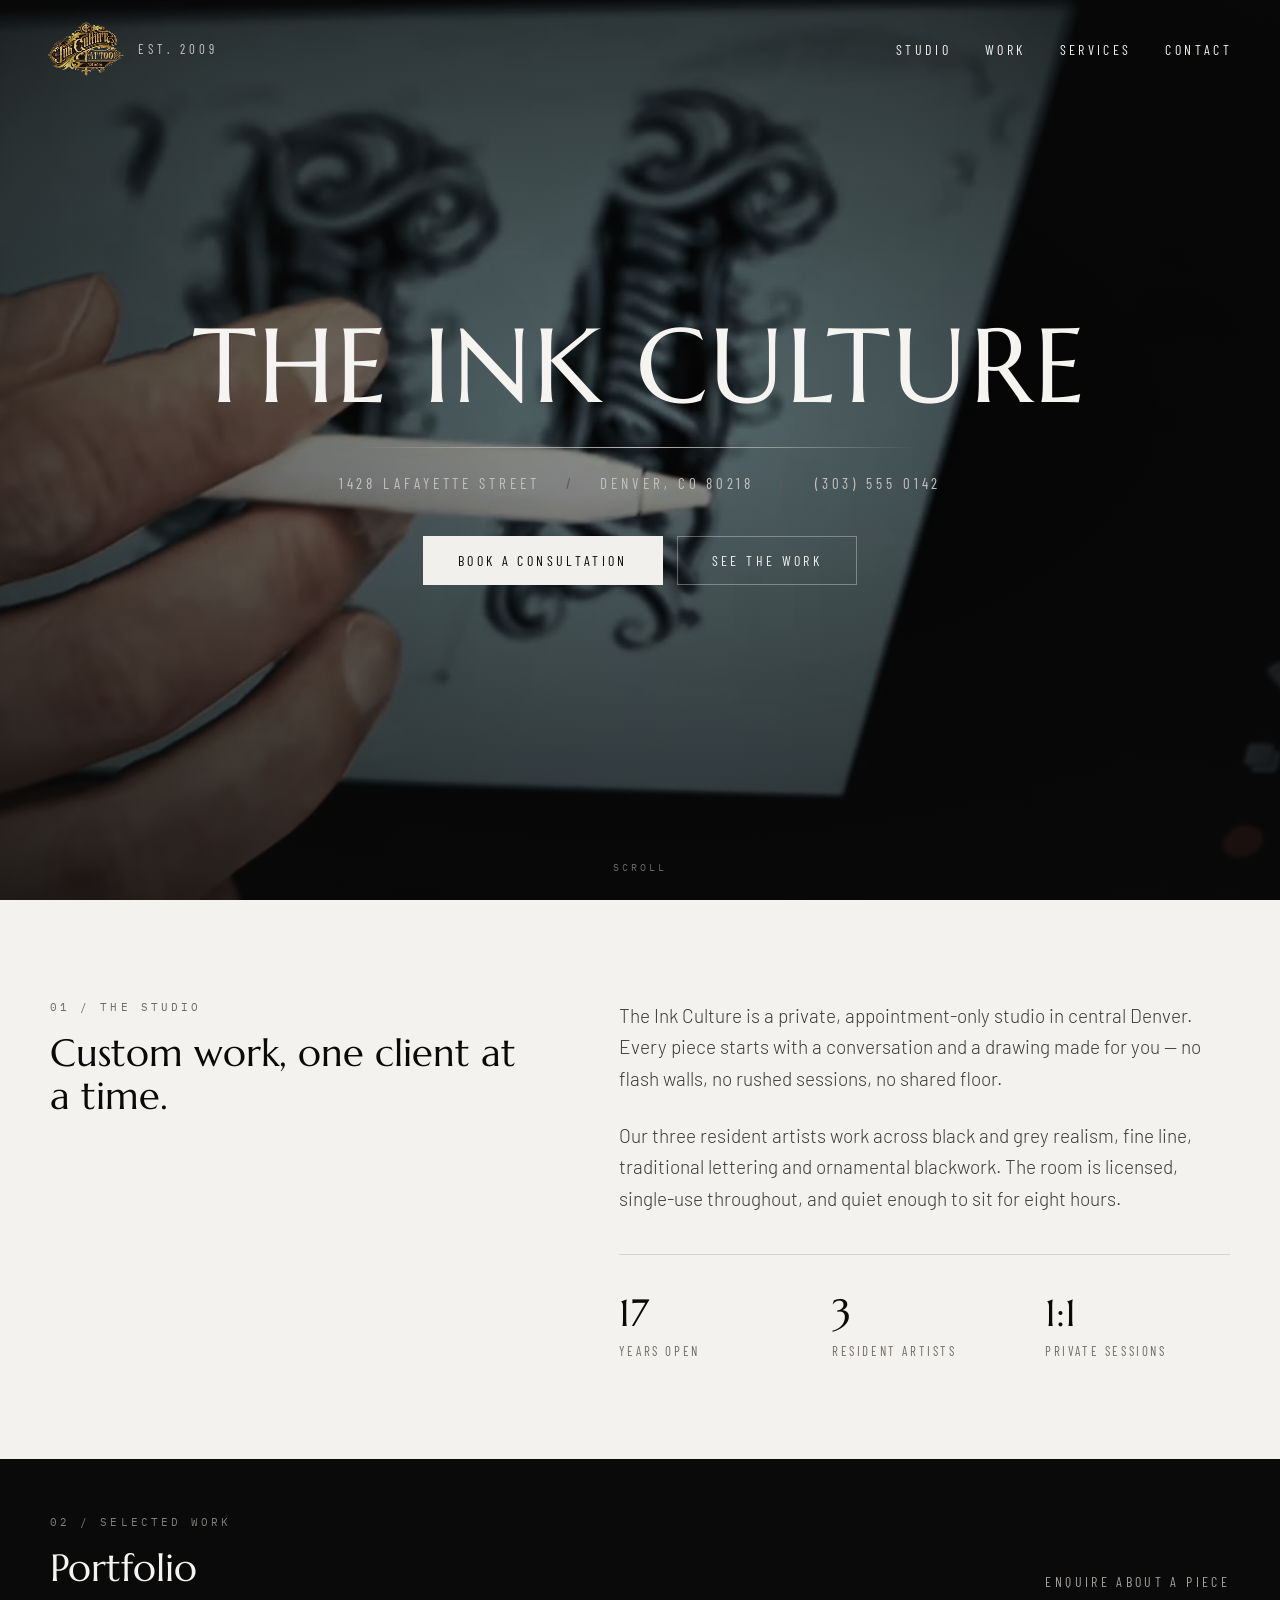
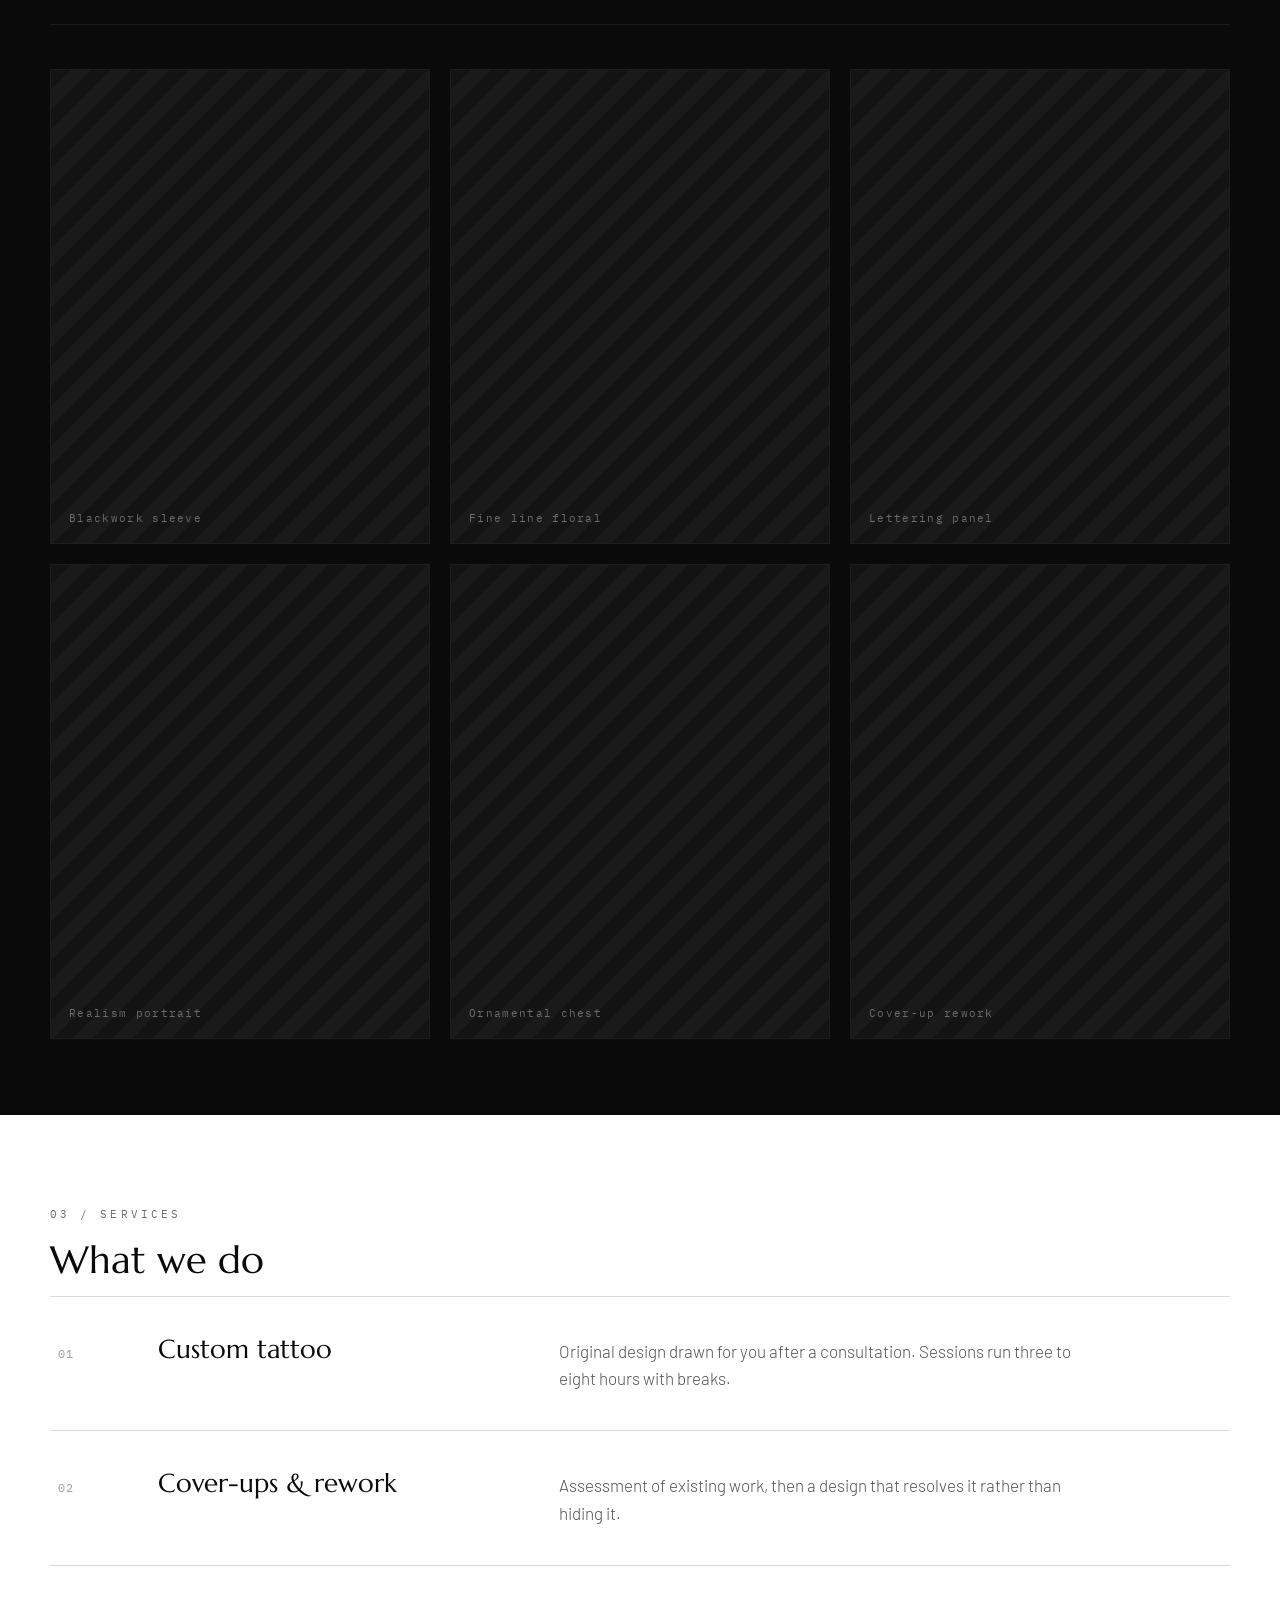
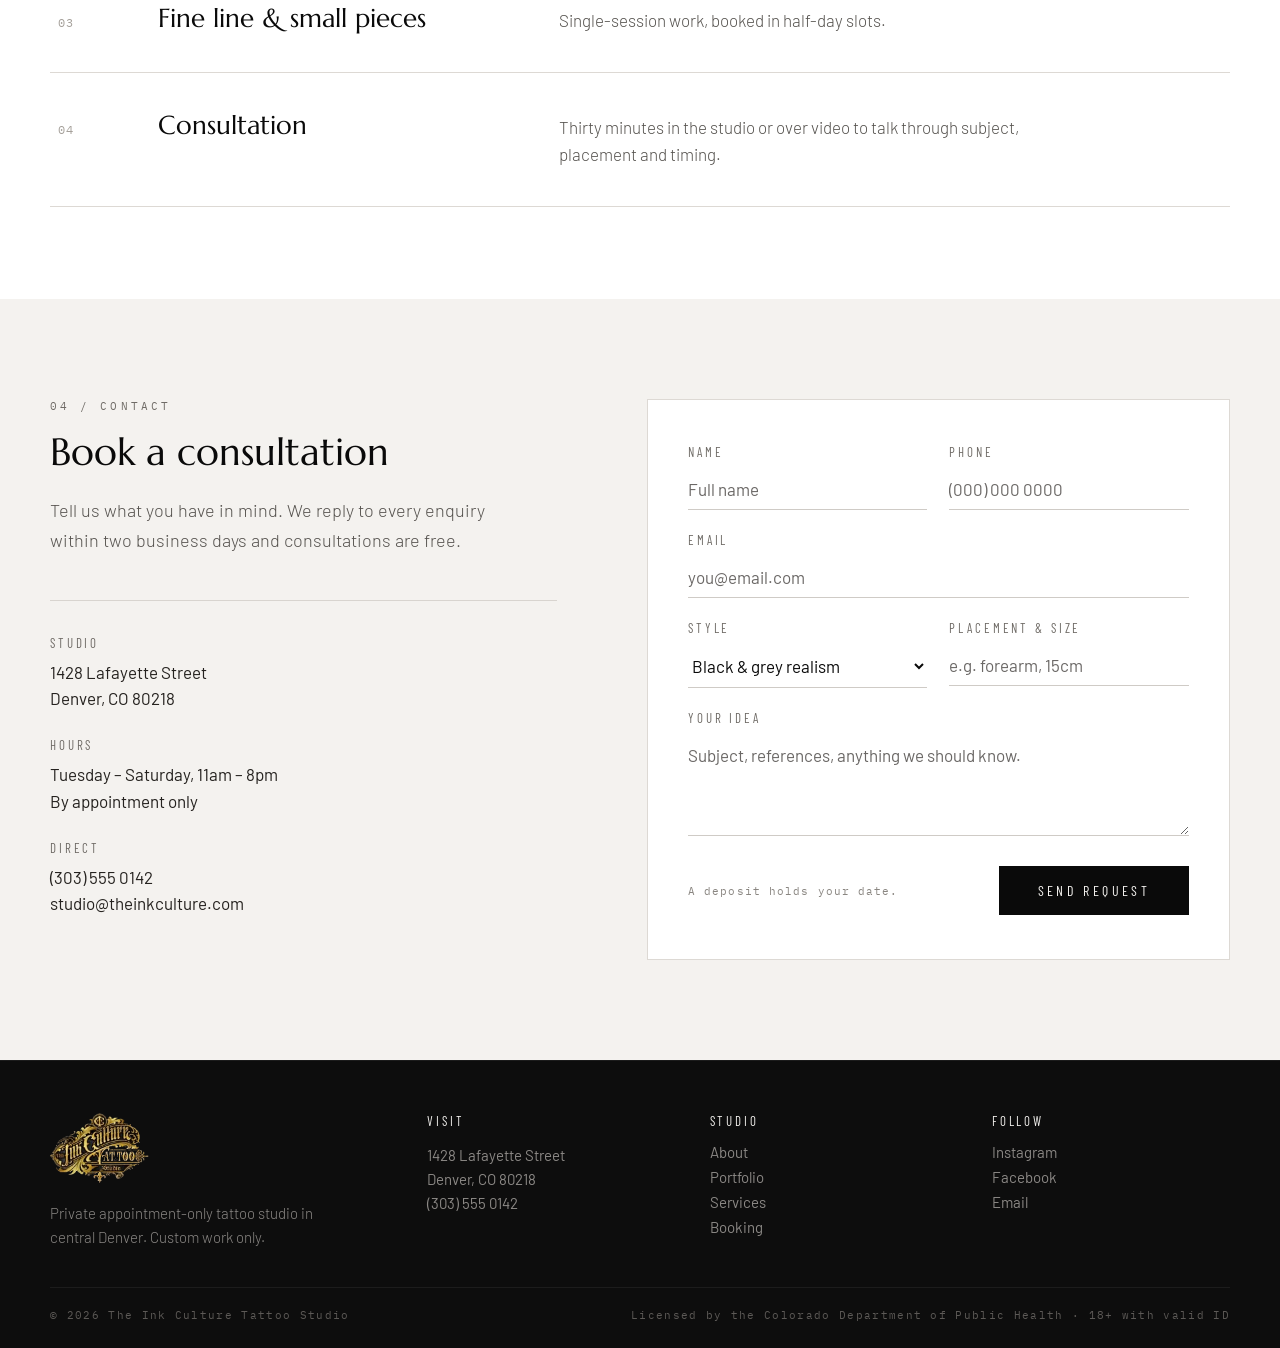
==== index.html @ 874ef87a "first commit" ====
<!DOCTYPE html>
<html lang="en">
<head>
<meta charset="utf-8" />
<meta name="viewport" content="width=device-width, initial-scale=1" />
<title>The Ink Culture — Private Tattoo Studio, Denver</title>
<meta name="description" content="The Ink Culture is a private, appointment-only tattoo studio in central Denver. Custom black and grey realism, fine line, lettering and ornamental blackwork." />
<meta name="theme-color" content="#0a0a0a" />
<link rel="icon" href="assets/ink-culture-mark.jpg" />
<link rel="apple-touch-icon" href="assets/ink-culture-mark.jpg" />
<link rel="preconnect" href="https://fonts.googleapis.com" />
<link rel="preconnect" href="https://fonts.gstatic.com" crossorigin />
<link href="https://fonts.googleapis.com/css2?family=Marcellus&family=Barlow:wght@300;400;500&family=Barlow+Condensed:wght@400;500&family=IBM+Plex+Mono:wght@400&display=swap" rel="stylesheet" />
<link rel="stylesheet" href="styles.css" />
</head>
<body>

<a class="skip-link" href="#studio">Skip to content</a>

<header class="site-header">
  <a class="brand" href="#top">
    <img src="assets/ink-culture-logo.png" alt="The Ink Culture Tattoo Studio" width="148" height="105" />
    <span class="brand__est">Est. 2009</span>
  </a>

  <button class="nav-toggle" type="button" aria-expanded="false" aria-controls="site-nav" aria-label="Menu">
    <span class="nav-toggle__bar"></span>
    <span class="nav-toggle__bar"></span>
  </button>

  <nav class="site-nav" id="site-nav">
    <a href="#studio">Studio</a>
    <a href="#work">Work</a>
    <a href="#services">Services</a>
    <a href="#contact">Contact</a>
  </nav>
</header>

<main>

  <section class="hero" id="top">
    <div class="hero__texture" aria-hidden="true"></div>

    <!-- Studio loop, encoded from inkstudio_vid.mov. The stripe texture above sits
         behind it and shows while the video buffers or if playback is refused. -->
    <video class="hero__video" autoplay muted loop playsinline preload="metadata"
           poster="assets/studio-poster.jpg" aria-hidden="true" tabindex="-1">
      <source src="assets/studio-loop.mp4" type="video/mp4" />
    </video>

    <div class="hero__scrim" aria-hidden="true"></div>

    <div class="hero__inner">
      <h1 class="hero__title">The Ink Culture</h1>
      <div class="hero__rule" aria-hidden="true"></div>
      <div class="hero__meta">
        <span>1428 Lafayette Street</span>
        <span class="sep" aria-hidden="true">/</span>
        <span>Denver, CO 80218</span>
        <span class="sep" aria-hidden="true">/</span>
        <a href="tel:+13035550142">(303) 555 0142</a>
      </div>
      <div class="hero__actions">
        <a class="btn btn--solid" href="#contact">Book a consultation</a>
        <a class="btn btn--ghost" href="#work">See the work</a>
      </div>
    </div>

    <div class="hero__scroll" aria-hidden="true">Scroll</div>
  </section>

  <section class="studio" id="studio">
    <div class="wrap studio__grid">
      <div>
        <p class="eyebrow eyebrow--light">01 / The studio</p>
        <h2 class="h2 h2--dark">Custom work, one client at a time.</h2>
      </div>
      <div class="studio__body">
        <p class="lede">The Ink Culture is a private, appointment-only studio in central Denver. Every piece starts with a conversation and a drawing made for you — no flash walls, no rushed sessions, no shared floor.</p>
        <p class="lede">Our three resident artists work across black and grey realism, fine line, traditional lettering and ornamental blackwork. The room is licensed, single-use throughout, and quiet enough to sit for eight hours.</p>
        <dl class="stats">
          <div class="stat">
            <dt class="stat__num">17</dt>
            <dd class="stat__label">Years open</dd>
          </div>
          <div class="stat">
            <dt class="stat__num">3</dt>
            <dd class="stat__label">Resident artists</dd>
          </div>
          <div class="stat">
            <dt class="stat__num">1:1</dt>
            <dd class="stat__label">Private sessions</dd>
          </div>
        </dl>
      </div>
    </div>
  </section>

  <section class="work" id="work">
    <div class="wrap">
      <div class="section-head">
        <div>
          <p class="eyebrow eyebrow--dark">02 / Selected work</p>
          <h2 class="h2">Portfolio</h2>
        </div>
        <a class="section-head__link" href="#contact">Enquire about a piece</a>
      </div>

      <!-- To publish photography, add an <img class="shot__img" src="…" alt="…" />
           as the first child of a .shot figure. The caption scrim is already styled for it. -->
      <div class="shots">
        <figure class="shot">
          <figcaption class="shot__caption">Blackwork sleeve</figcaption>
        </figure>
        <figure class="shot">
          <figcaption class="shot__caption">Fine line floral</figcaption>
        </figure>
        <figure class="shot">
          <figcaption class="shot__caption">Lettering panel</figcaption>
        </figure>
        <figure class="shot">
          <figcaption class="shot__caption">Realism portrait</figcaption>
        </figure>
        <figure class="shot">
          <figcaption class="shot__caption">Ornamental chest</figcaption>
        </figure>
        <figure class="shot">
          <figcaption class="shot__caption">Cover-up rework</figcaption>
        </figure>
      </div>
    </div>
  </section>

  <section class="services" id="services">
    <div class="wrap">
      <div class="section-head section-head--light">
        <div>
          <p class="eyebrow eyebrow--light">03 / Services</p>
          <h2 class="h2 h2--dark">What we do</h2>
        </div>
      </div>

      <div class="service-list">
        <article class="service">
          <span class="service__num">01</span>
          <h3 class="service__name">Custom tattoo</h3>
          <p class="service__copy">Original design drawn for you after a consultation. Sessions run three to eight hours with breaks.</p>
        </article>
        <article class="service">
          <span class="service__num">02</span>
          <h3 class="service__name">Cover-ups &amp; rework</h3>
          <p class="service__copy">Assessment of existing work, then a design that resolves it rather than hiding it.</p>
        </article>
        <article class="service">
          <span class="service__num">03</span>
          <h3 class="service__name">Fine line &amp; small pieces</h3>
          <p class="service__copy">Single-session work, booked in half-day slots.</p>
        </article>
        <article class="service">
          <span class="service__num">04</span>
          <h3 class="service__name">Consultation</h3>
          <p class="service__copy">Thirty minutes in the studio or over video to talk through subject, placement and timing.</p>
        </article>
        <div class="service-list__end" aria-hidden="true"></div>
      </div>
    </div>
  </section>

  <section class="contact" id="contact">
    <div class="wrap contact__grid">
      <div>
        <p class="eyebrow eyebrow--light">04 / Contact</p>
        <h2 class="h2 h2--dark contact__title">Book a consultation</h2>
        <p class="contact__intro">Tell us what you have in mind. We reply to every enquiry within two business days and consultations are free.</p>

        <div class="details">
          <div class="detail">
            <div class="detail__label">Studio</div>
            <div class="detail__value">1428 Lafayette Street<br />Denver, CO 80218</div>
          </div>
          <div class="detail">
            <div class="detail__label">Hours</div>
            <div class="detail__value">Tuesday – Saturday, 11am – 8pm<br />By appointment only</div>
          </div>
          <div class="detail">
            <div class="detail__label">Direct</div>
            <div class="detail__value">
              <a href="tel:+13035550142">(303) 555 0142</a><br />
              <a href="mailto:studio@theinkculture.com">studio@theinkculture.com</a>
            </div>
          </div>
        </div>
      </div>

      <!-- Wire `action` to your form endpoint (Formspree, Netlify Forms, your own handler).
           script.js posts it with fetch when an action is present, and falls back to a
           normal submit if JavaScript is unavailable. -->
      <form class="booking" novalidate>
        <div class="booking__card">
          <label class="field">
            <span class="field__label">Name</span>
            <input class="field__input" name="name" type="text" placeholder="Full name" required autocomplete="name" />
          </label>

          <label class="field">
            <span class="field__label">Phone</span>
            <input class="field__input" name="phone" type="tel" placeholder="(000) 000 0000" autocomplete="tel" />
          </label>

          <label class="field field--full">
            <span class="field__label">Email</span>
            <input class="field__input" name="email" type="email" placeholder="you@email.com" required autocomplete="email" />
          </label>

          <label class="field">
            <span class="field__label">Style</span>
            <select class="field__input field__select" name="style">
              <option>Black &amp; grey realism</option>
              <option>Fine line</option>
              <option>Lettering</option>
              <option>Ornamental blackwork</option>
              <option>Cover-up / rework</option>
              <option>Not sure yet</option>
            </select>
          </label>

          <label class="field">
            <span class="field__label">Placement &amp; size</span>
            <input class="field__input" name="placement" type="text" placeholder="e.g. forearm, 15cm" />
          </label>

          <label class="field field--full">
            <span class="field__label">Your idea</span>
            <textarea class="field__input field__textarea" name="idea" rows="4" placeholder="Subject, references, anything we should know."></textarea>
          </label>

          <div class="booking__foot">
            <span class="booking__note" data-form-note aria-live="polite">A deposit holds your date.</span>
            <button class="btn btn--dark" type="submit" data-submit>Send request</button>
          </div>
        </div>
      </form>
    </div>
  </section>

</main>

<footer class="site-footer">
  <div class="wrap">
    <div class="footer__grid">
      <div>
        <img class="footer__logo" src="assets/ink-culture-logo.png" alt="The Ink Culture Tattoo Studio" width="148" height="105" />
        <p class="footer__blurb">Private appointment-only tattoo studio in central Denver. Custom work only.</p>
      </div>
      <div>
        <div class="footer__heading">Visit</div>
        <div class="footer__text">1428 Lafayette Street<br />Denver, CO 80218<br /><a href="tel:+13035550142">(303) 555 0142</a></div>
      </div>
      <div>
        <div class="footer__heading">Studio</div>
        <div class="footer__links">
          <a href="#studio">About</a>
          <a href="#work">Portfolio</a>
          <a href="#services">Services</a>
          <a href="#contact">Booking</a>
        </div>
      </div>
      <div>
        <div class="footer__heading">Follow</div>
        <div class="footer__links">
          <a href="https://instagram.com/" rel="me noopener" target="_blank">Instagram</a>
          <a href="https://facebook.com/" rel="me noopener" target="_blank">Facebook</a>
          <a href="mailto:studio@theinkculture.com">Email</a>
        </div>
      </div>
    </div>
    <div class="footer__legal">
      <span>© 2026 The Ink Culture Tattoo Studio</span>
      <span>Licensed by the Colorado Department of Public Health · 18+ with valid ID</span>
    </div>
  </div>
</footer>

<script src="script.js"></script>
</body>
</html>
---- styles.css ----
/* The Ink Culture — tattoo studio site
   Palette, type and spacing carried over from the design canvas. */

:root {
  /* surfaces */
  --ink:            #0a0a0a;
  --ink-footer:     #0d0d0d;
  --bone:           #f4f2ef;
  --paper:          #ffffff;
  --row-hover:      #f7f5f2;

  /* rules */
  --rule-dark:      #1c1c1c;
  --rule-bone:      #d8d4cf;
  --rule-paper:     #ddd9d4;
  --rule-field:     #cfcbc6;
  --tile-edge:      #1e1e1e;
  --tile-edge-hov:  #3a3a3a;

  /* type on dark */
  --fg:             #f2f0ed;
  --fg-hi:          #f6f4f1;
  --fg-dim:         #c4c1bd;
  --fg-est:         #c9c6c2;
  --fg-mute:        #a3a09c;
  --fg-quiet:       #8b8885;
  --fg-faint:       #6b6866;
  --mono-faint:     #5c5956;
  --eyebrow-dark:   #807d7a;
  --caption:        #6f6c69;

  /* type on light */
  --ink-body:       #3d3a37;
  --ink-body-2:     #55524e;
  --ink-strong:     #25221f;
  --eyebrow-light:  #6f6b66;
  --num-quiet:      #a5a09a;
  --note:           #8a8681;

  /* type families */
  --display: Marcellus, Georgia, serif;
  --sans:    Barlow, Helvetica, Arial, sans-serif;
  --cond:    'Barlow Condensed', 'Barlow', Helvetica, Arial, sans-serif;
  --mono:    'IBM Plex Mono', ui-monospace, SFMono-Regular, Menlo, monospace;

  /* layout */
  --wrap: 1180px;
  --gutter: 48px;

  --stripe: repeating-linear-gradient(135deg, #131313 0 14px, #1a1a1a 14px 28px);
}

* { box-sizing: border-box; }

html { scroll-behavior: smooth; }

body {
  margin: 0;
  background: var(--ink);
  color: var(--fg);
  font-family: var(--sans);
  -webkit-font-smoothing: antialiased;
  overflow-x: hidden;
}

a { color: inherit; text-decoration: none; }
a:hover { color: var(--fg-mute); }

img { max-width: 100%; }
input, textarea, button, select { font-family: inherit; }
::placeholder { color: var(--fg-faint); }

:focus-visible {
  outline: 2px solid currentColor;
  outline-offset: 3px;
}

.wrap {
  max-width: var(--wrap);
  margin: 0 auto;
}

.skip-link {
  position: absolute;
  left: -9999px;
  top: 0;
  z-index: 50;
  padding: 12px 20px;
  background: var(--fg);
  color: var(--ink);
  font-family: var(--cond);
  font-size: 14px;
  letter-spacing: 0.24em;
  text-transform: uppercase;
}
.skip-link:focus { left: 12px; top: 12px; color: var(--ink); }

/* ---------------------------------------------------------------- header */

.site-header {
  position: absolute;
  top: 0;
  left: 0;
  right: 0;
  z-index: 20;
  display: flex;
  align-items: center;
  justify-content: space-between;
  padding: 22px var(--gutter);
}

.brand {
  display: flex;
  align-items: center;
  gap: 14px;
}
.brand img {
  height: 54px;
  width: auto;
  object-fit: contain;
}
.brand__est {
  font-family: var(--cond);
  font-size: 13px;
  letter-spacing: 0.32em;
  text-transform: uppercase;
  color: var(--fg-est);
}

.site-nav {
  display: flex;
  gap: 34px;
  font-family: var(--cond);
  font-size: 14px;
  letter-spacing: 0.24em;
  text-transform: uppercase;
}

.nav-toggle {
  display: none;
  width: 42px;
  height: 42px;
  padding: 0;
  border: 1px solid rgba(242, 240, 237, 0.35);
  background: transparent;
  cursor: pointer;
  flex-direction: column;
  align-items: center;
  justify-content: center;
  gap: 6px;
}
.nav-toggle__bar {
  display: block;
  width: 18px;
  height: 1px;
  background: var(--fg);
  transition: transform 0.22s ease, opacity 0.22s ease;
}
.nav-toggle[aria-expanded="true"] .nav-toggle__bar:first-child {
  transform: translateY(3.5px) rotate(45deg);
}
.nav-toggle[aria-expanded="true"] .nav-toggle__bar:last-child {
  transform: translateY(-3.5px) rotate(-45deg);
}

/* ------------------------------------------------------------------ hero */

.hero {
  position: relative;
  height: 100vh;
  min-height: 620px;
  width: 100%;
  display: flex;
  align-items: center;
  justify-content: center;
  overflow: hidden;
}

.hero__video,
.hero__texture,
.hero__scrim {
  position: absolute;
  inset: 0;
}
.hero__video {
  width: 100%;
  height: 100%;
  object-fit: cover;
}
.hero__texture { background: var(--stripe); }
.hero__scrim {
  background: radial-gradient(120% 90% at 50% 45%,
    rgba(10, 10, 10, 0.35) 0%,
    rgba(10, 10, 10, 0.82) 70%,
    var(--ink) 100%);
}

.hero__inner {
  position: relative;
  z-index: 5;
  display: flex;
  flex-direction: column;
  align-items: center;
  text-align: center;
  padding: 0 24px;
}

.hero__title {
  margin: 0;
  font-family: var(--display);
  font-size: clamp(46px, 8.2vw, 116px);
  font-weight: 400;
  line-height: 0.98;
  letter-spacing: 0.02em;
  text-transform: uppercase;
  color: var(--fg-hi);
}

.hero__rule {
  width: min(560px, 72vw);
  height: 1px;
  margin: 30px 0 26px;
  background: linear-gradient(90deg,
    rgba(246, 244, 241, 0) 0%,
    rgba(246, 244, 241, 0.75) 50%,
    rgba(246, 244, 241, 0) 100%);
}

.hero__meta {
  display: flex;
  flex-wrap: wrap;
  justify-content: center;
  gap: 10px 26px;
  font-family: var(--cond);
  font-size: 15px;
  letter-spacing: 0.26em;
  text-transform: uppercase;
  color: var(--fg-dim);
}
.hero__meta .sep { color: var(--mono-faint); }

.hero__actions {
  margin-top: 44px;
  display: flex;
  gap: 14px;
  flex-wrap: wrap;
  justify-content: center;
}

.hero__scroll {
  position: absolute;
  bottom: 26px;
  left: 50%;
  transform: translateX(-50%);
  z-index: 5;
  font-family: var(--mono);
  font-size: 10px;
  letter-spacing: 0.3em;
  text-transform: uppercase;
  color: var(--fg-faint);
}

/* --------------------------------------------------------------- buttons */

.btn {
  display: inline-block;
  padding: 15px 34px;
  border: 1px solid transparent;
  font-family: var(--cond);
  font-size: 14px;
  letter-spacing: 0.24em;
  text-transform: uppercase;
  cursor: pointer;
  transition: background-color 0.2s ease, color 0.2s ease, border-color 0.2s ease;
}

.btn--solid {
  border-color: var(--fg);
  background: var(--fg);
  color: var(--ink);
}
.btn--solid:hover {
  background: var(--ink);
  color: var(--fg);
}

.btn--ghost {
  border-color: rgba(242, 240, 237, 0.35);
  color: var(--fg);
}
.btn--ghost:hover {
  border-color: var(--fg);
  color: var(--fg);
}

.btn--dark {
  padding: 15px 38px;
  border-color: var(--ink);
  background: var(--ink);
  color: var(--bone);
}
.btn--dark:hover {
  background: var(--bone);
  color: var(--ink);
}
.btn--dark[disabled] {
  cursor: default;
  opacity: 0.55;
}
.btn--dark[disabled]:hover {
  background: var(--ink);
  color: var(--bone);
}

/* ------------------------------------------------------- shared sections */

.eyebrow {
  margin: 0 0 18px;
  font-family: var(--mono);
  font-size: 11px;
  letter-spacing: 0.28em;
  text-transform: uppercase;
}
.eyebrow--light { color: var(--eyebrow-light); }
.eyebrow--dark  { color: var(--eyebrow-dark); }

.h2 {
  margin: 0;
  font-family: var(--display);
  font-size: clamp(30px, 3vw, 46px);
  font-weight: 400;
  line-height: 1.12;
  color: var(--fg-hi);
}
.h2--dark { color: var(--ink); }

.section-head {
  display: flex;
  align-items: flex-end;
  justify-content: space-between;
  gap: 30px;
  padding-bottom: 34px;
  border-bottom: 1px solid var(--rule-dark);
  margin-bottom: 44px;
}
.section-head--light {
  border-bottom: 0;
  padding-bottom: 0;
  margin-bottom: 14px;
  gap: 40px;
  flex-wrap: wrap;
}
.section-head__link {
  font-family: var(--cond);
  font-size: 14px;
  letter-spacing: 0.24em;
  text-transform: uppercase;
  color: var(--fg-mute);
  white-space: nowrap;
}
.section-head__link:hover { color: var(--fg); }

/* ---------------------------------------------------------------- studio */

.studio {
  padding: 100px var(--gutter);
  background: var(--bone);
  color: var(--ink);
}
.studio__grid {
  display: grid;
  grid-template-columns: 1fr 1.25fr;
  gap: 80px;
  align-items: start;
}
.studio__body {
  display: flex;
  flex-direction: column;
  gap: 26px;
}

.lede {
  margin: 0;
  font-size: 19px;
  font-weight: 300;
  line-height: 1.65;
  color: var(--ink-body);
  text-wrap: pretty;
}

.stats {
  display: grid;
  grid-template-columns: repeat(3, 1fr);
  gap: 28px;
  margin: 14px 0 0;
  padding-top: 34px;
  border-top: 1px solid var(--rule-bone);
}
.stat__num {
  font-family: var(--display);
  font-size: 38px;
  color: var(--ink);
}
.stat__label {
  margin: 6px 0 0;
  font-family: var(--cond);
  font-size: 13px;
  letter-spacing: 0.2em;
  text-transform: uppercase;
  color: var(--eyebrow-light);
}

/* ------------------------------------------------------------------ work */

.work { padding: 56px var(--gutter) 76px; }

.shots {
  display: grid;
  grid-template-columns: repeat(3, 1fr);
  gap: 20px;
}

.shot {
  position: relative;
  margin: 0;
  aspect-ratio: 4 / 5;
  background: var(--stripe);
  border: 1px solid var(--tile-edge);
  display: flex;
  align-items: flex-end;
  padding: 18px;
  overflow: hidden;
  transition: border-color 0.2s ease;
}
.shot:hover { border-color: var(--tile-edge-hov); }

.shot__img {
  position: absolute;
  inset: 0;
  width: 100%;
  height: 100%;
  object-fit: cover;
  transition: transform 0.5s ease;
}
.shot:hover .shot__img { transform: scale(1.03); }

.shot__caption {
  position: relative;
  z-index: 2;
  font-family: var(--mono);
  font-size: 11px;
  letter-spacing: 0.12em;
  color: var(--caption);
}
.shot:has(.shot__img) .shot__caption { color: var(--fg-dim); }
.shot:has(.shot__img)::after {
  content: "";
  position: absolute;
  inset: auto 0 0 0;
  height: 45%;
  z-index: 1;
  background: linear-gradient(180deg, rgba(10, 10, 10, 0) 0%, rgba(10, 10, 10, 0.75) 100%);
}

/* -------------------------------------------------------------- services */

.services {
  padding: 92px var(--gutter);
  background: var(--paper);
  color: var(--ink);
}
.service-list { display: flex; flex-direction: column; }

.service {
  display: grid;
  grid-template-columns: 64px minmax(200px, 1.1fr) 2fr;
  gap: 36px;
  align-items: baseline;
  padding: 38px 8px;
  border-top: 1px solid var(--rule-paper);
  transition: background-color 0.2s ease;
}
.service:hover { background: var(--row-hover); }
.service-list__end { border-top: 1px solid var(--rule-paper); }

.service__num {
  font-family: var(--mono);
  font-size: 12px;
  letter-spacing: 0.12em;
  color: var(--num-quiet);
}
.service__name {
  margin: 0;
  font-family: var(--display);
  font-size: clamp(22px, 2vw, 30px);
  font-weight: 400;
  line-height: 1.15;
  color: var(--ink);
}
.service__copy {
  margin: 0;
  max-width: 52ch;
  font-size: 17px;
  font-weight: 300;
  line-height: 1.6;
  color: var(--ink-body-2);
  text-wrap: pretty;
}

/* --------------------------------------------------------------- contact */

.contact {
  padding: 100px var(--gutter);
  background: var(--bone);
  color: var(--ink);
}
.contact__grid {
  display: grid;
  grid-template-columns: 1fr 1.15fr;
  gap: 90px;
  align-items: start;
}
.contact__title { margin-bottom: 22px; }
.contact__intro {
  margin: 0 0 44px;
  max-width: 44ch;
  font-size: 18px;
  font-weight: 300;
  line-height: 1.65;
  color: var(--ink-body-2);
  text-wrap: pretty;
}

.details {
  display: flex;
  flex-direction: column;
  gap: 26px;
  padding-top: 34px;
  border-top: 1px solid var(--rule-bone);
}
.detail__label {
  margin-bottom: 8px;
  font-family: var(--cond);
  font-size: 13px;
  letter-spacing: 0.22em;
  text-transform: uppercase;
  color: var(--eyebrow-light);
}
.detail__value {
  font-size: 17px;
  line-height: 1.55;
  color: var(--ink-strong);
}
.detail__value a:hover { color: var(--ink-body-2); }

.booking__card {
  display: grid;
  grid-template-columns: 1fr 1fr;
  gap: 22px;
  padding: 44px 40px;
  border: 1px solid var(--rule-paper);
  background: var(--paper);
}

.field {
  display: flex;
  flex-direction: column;
  gap: 9px;
}
.field--full { grid-column: span 2; }

.field__label {
  font-family: var(--cond);
  font-size: 13px;
  letter-spacing: 0.22em;
  text-transform: uppercase;
  color: var(--eyebrow-light);
}

.field__input {
  background: transparent;
  border: 0;
  border-bottom: 1px solid var(--rule-field);
  border-radius: 0;
  color: var(--ink);
  font-size: 17px;
  padding: 10px 0;
  outline: none;
  transition: border-color 0.2s ease;
}
.field__input:focus { border-bottom-color: var(--ink); }
.field__select { background: var(--paper); }
.field__textarea { resize: vertical; }

.field__input:user-invalid { border-bottom-color: #9a3b2f; }

.booking__foot {
  grid-column: span 2;
  display: flex;
  align-items: center;
  justify-content: space-between;
  gap: 24px;
  flex-wrap: wrap;
  margin-top: 8px;
}
.booking__note {
  font-family: var(--mono);
  font-size: 11px;
  letter-spacing: 0.1em;
  color: var(--note);
}
.booking__note[data-state="error"] { color: #9a3b2f; }

/* ---------------------------------------------------------------- footer */

.site-footer {
  border-top: 1px solid var(--rule-dark);
  background: var(--ink-footer);
  padding: 52px var(--gutter) 26px;
}
.footer__grid {
  display: grid;
  grid-template-columns: 1.4fr 1fr 1fr 1fr;
  gap: 44px;
  padding-bottom: 38px;
}
.footer__logo {
  height: 70px;
  width: auto;
  object-fit: contain;
  margin-bottom: 16px;
}
.footer__blurb {
  margin: 0;
  max-width: 34ch;
  font-size: 15px;
  font-weight: 300;
  line-height: 1.55;
  color: var(--fg-quiet);
}
.footer__heading {
  margin-bottom: 14px;
  font-family: var(--cond);
  font-size: 13px;
  letter-spacing: 0.22em;
  text-transform: uppercase;
  color: var(--fg);
}
.footer__text {
  font-size: 15px;
  line-height: 1.6;
  color: var(--fg-quiet);
}
.footer__links {
  display: flex;
  flex-direction: column;
  gap: 7px;
  font-size: 15px;
  color: var(--fg-quiet);
}
.footer__legal {
  display: flex;
  align-items: center;
  justify-content: space-between;
  gap: 20px;
  flex-wrap: wrap;
  padding-top: 20px;
  border-top: 1px solid var(--rule-dark);
  font-family: var(--mono);
  font-size: 11px;
  letter-spacing: 0.12em;
  color: var(--mono-faint);
}

/* ------------------------------------------------------------ responsive */

@media (max-width: 1080px) {
  .studio__grid { grid-template-columns: 1fr; gap: 44px; }
  .contact__grid { grid-template-columns: 1fr; gap: 56px; }
  .footer__grid { grid-template-columns: 1fr 1fr; gap: 40px; }
}

@media (max-width: 860px) {
  :root { --gutter: 28px; }

  .site-header { padding: 18px var(--gutter); }
  .brand img { height: 44px; }
  .brand__est { display: none; }

  .nav-toggle { display: flex; }

  .site-nav {
    position: absolute;
    top: 100%;
    left: 0;
    right: 0;
    flex-direction: column;
    gap: 0;
    background: var(--ink);
    border-top: 1px solid var(--rule-dark);
    border-bottom: 1px solid var(--rule-dark);
    display: none;
  }
  .site-nav[data-open="true"] { display: flex; }
  .site-nav a {
    padding: 18px var(--gutter);
    border-bottom: 1px solid var(--rule-dark);
  }
  .site-nav a:last-child { border-bottom: 0; }

  .hero { height: 92vh; min-height: 540px; }
  .hero__actions { margin-top: 34px; }

  .studio, .contact { padding: 72px var(--gutter); }
  .services { padding: 68px var(--gutter); }
  .work { padding: 48px var(--gutter) 60px; }

  .shots { grid-template-columns: repeat(2, 1fr); }

  .service {
    grid-template-columns: 44px 1fr;
    gap: 10px 20px;
    padding: 30px 0;
  }
  .service__copy { grid-column: 2; }

  .section-head { gap: 20px; }
  .section-head__link { white-space: normal; }

  .booking__card { padding: 32px 26px; }
}

@media (max-width: 560px) {
  .hero__meta { font-size: 13px; letter-spacing: 0.2em; gap: 8px 18px; }
  .hero__meta .sep { display: none; }
  .hero__actions { width: 100%; flex-direction: column; }
  .btn { text-align: center; }

  .shots { grid-template-columns: 1fr; }
  .stats { grid-template-columns: 1fr 1fr; gap: 22px; }

  .booking__card { grid-template-columns: 1fr; }
  .field--full, .booking__foot { grid-column: span 1; }
  .booking__foot { align-items: flex-start; flex-direction: column-reverse; }
  .btn--dark { width: 100%; }

  .footer__grid { grid-template-columns: 1fr; gap: 32px; }
  .footer__legal { flex-direction: column; align-items: flex-start; gap: 10px; }
}

@media (prefers-reduced-motion: reduce) {
  html { scroll-behavior: auto; }
  * { transition-duration: 0.01ms !important; animation-duration: 0.01ms !important; }
}

/* invalid state set by script.js (mirrors :user-invalid for novalidate forms) */
.field__input[aria-invalid="true"] { border-bottom-color: #9a3b2f; }
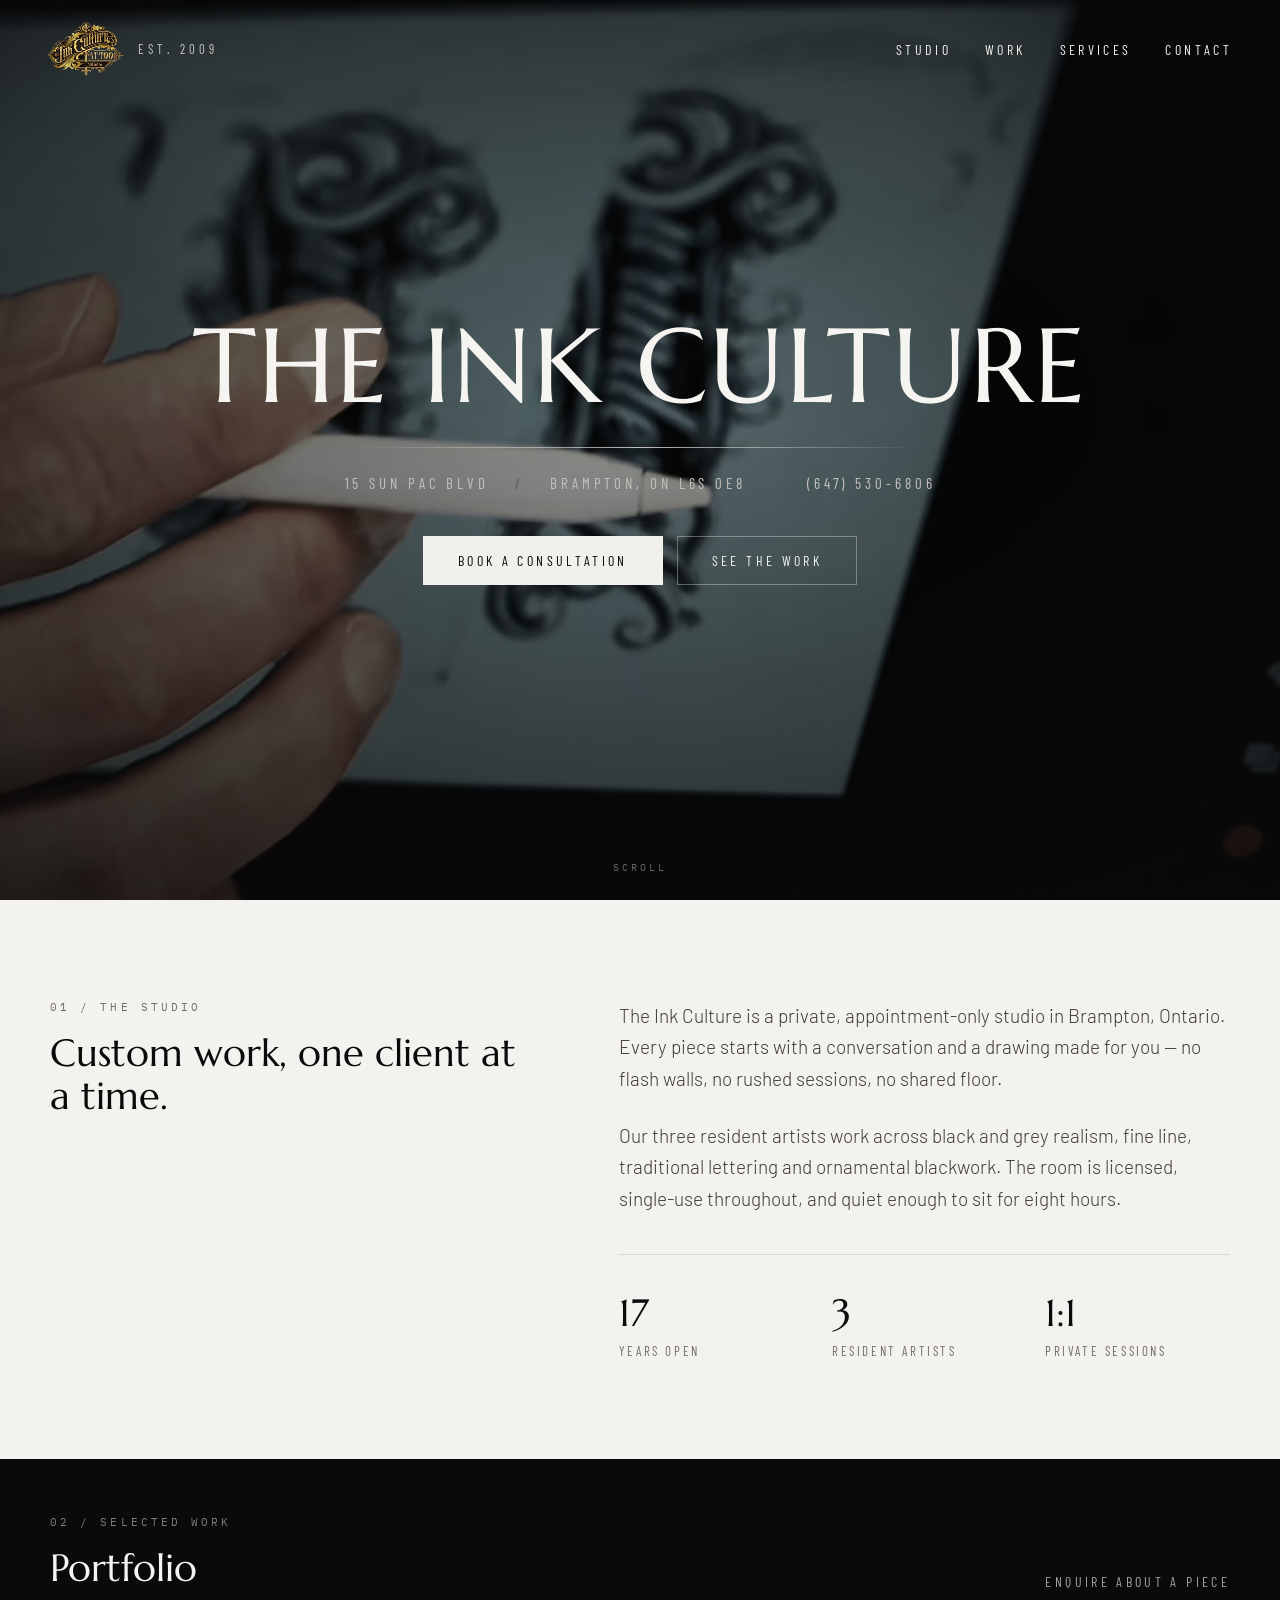
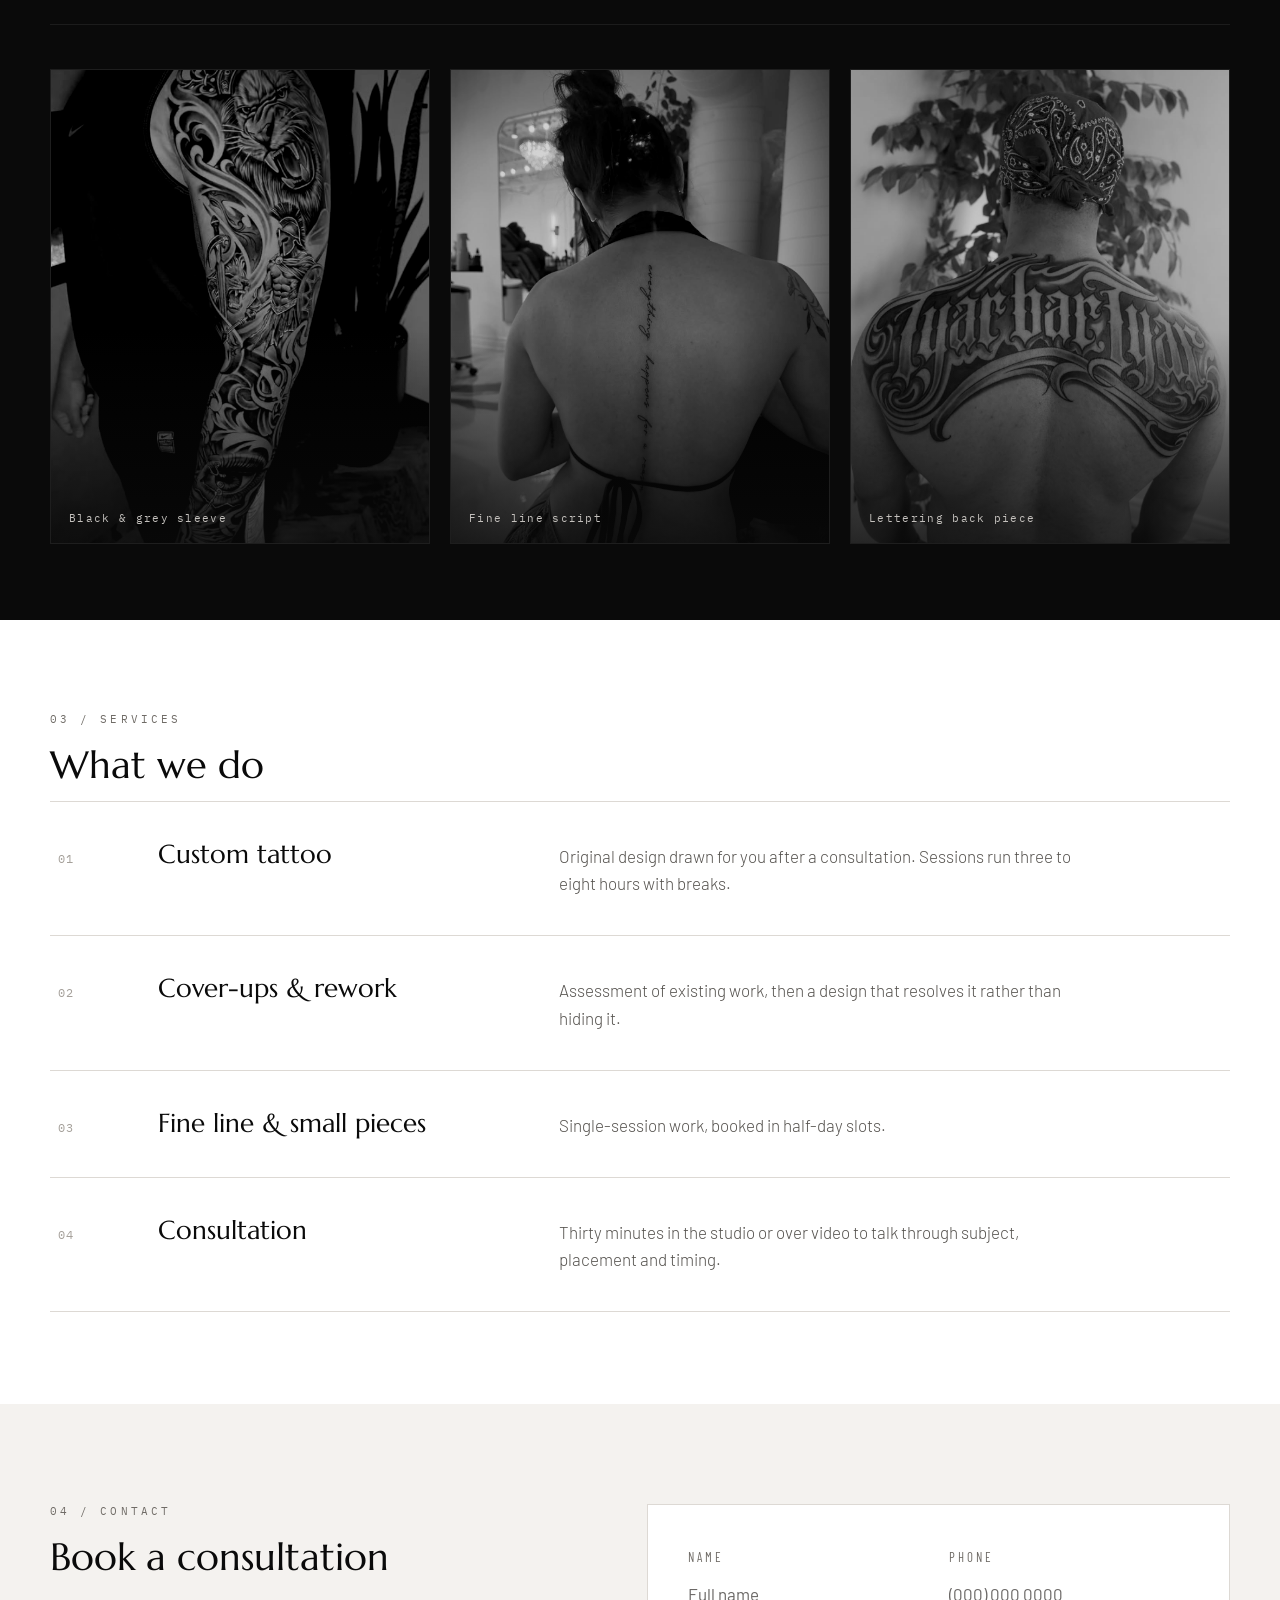
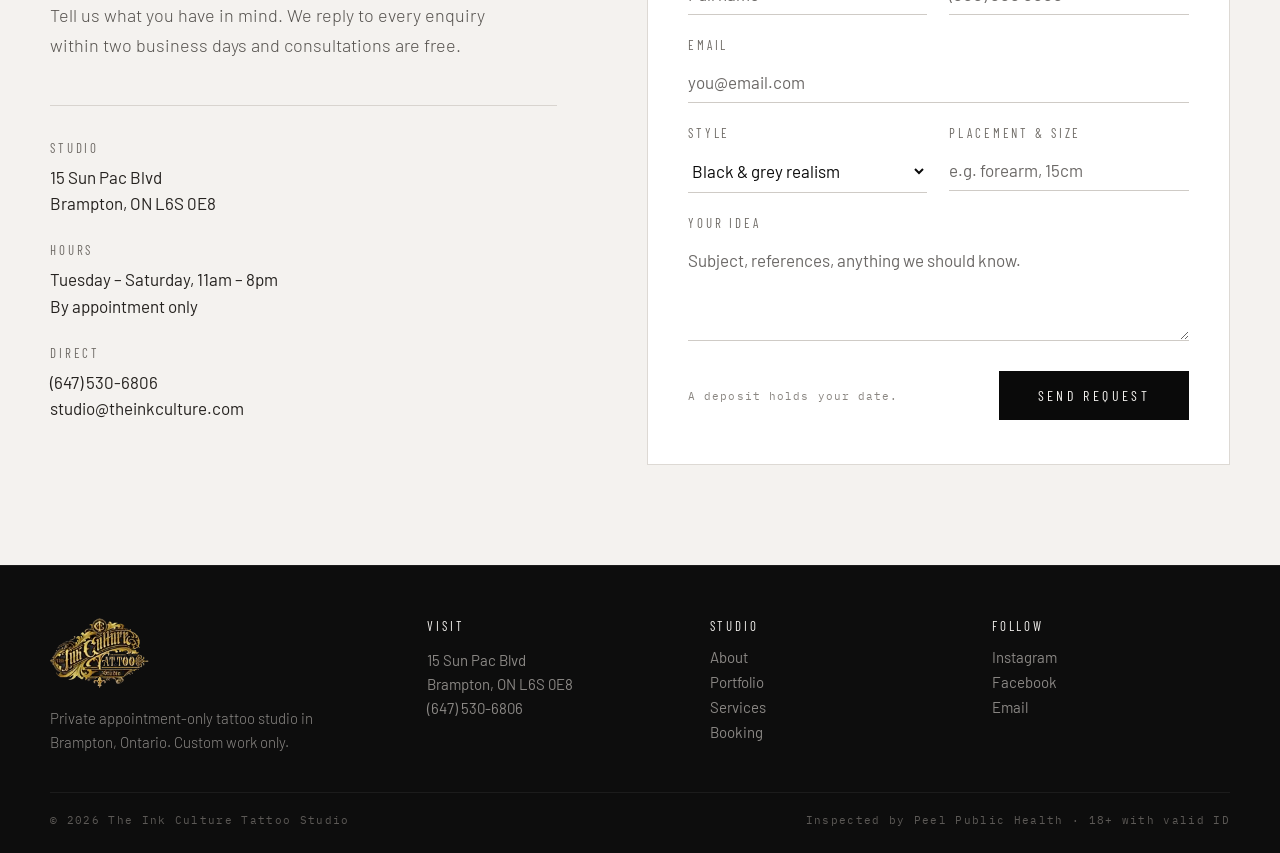
==== commit 9795cf0e: "seconmd commit" ====
--- a/index.html
+++ b/index.html
@@ -3,8 +3,8 @@
 <head>
 <meta charset="utf-8" />
 <meta name="viewport" content="width=device-width, initial-scale=1" />
-<title>The Ink Culture — Private Tattoo Studio, Denver</title>
-<meta name="description" content="The Ink Culture is a private, appointment-only tattoo studio in central Denver. Custom black and grey realism, fine line, lettering and ornamental blackwork." />
+<title>The Ink Culture — Private Tattoo Studio, Brampton</title>
+<meta name="description" content="The Ink Culture is a private, appointment-only tattoo studio in Brampton, Ontario. Custom black and grey realism, fine line, lettering and ornamental blackwork." />
 <meta name="theme-color" content="#0a0a0a" />
 <link rel="icon" href="assets/ink-culture-mark.jpg" />
 <link rel="apple-touch-icon" href="assets/ink-culture-mark.jpg" />
@@ -54,11 +54,11 @@
       <h1 class="hero__title">The Ink Culture</h1>
       <div class="hero__rule" aria-hidden="true"></div>
       <div class="hero__meta">
-        <span>1428 Lafayette Street</span>
+        <span>15 Sun Pac Blvd</span>
         <span class="sep" aria-hidden="true">/</span>
-        <span>Denver, CO 80218</span>
+        <span>Brampton, ON L6S 0E8</span>
         <span class="sep" aria-hidden="true">/</span>
-        <a href="tel:+13035550142">(303) 555 0142</a>
+        <a href="tel:+16475306806">(647) 530-6806</a>
       </div>
       <div class="hero__actions">
         <a class="btn btn--solid" href="#contact">Book a consultation</a>
@@ -76,7 +76,7 @@
         <h2 class="h2 h2--dark">Custom work, one client at a time.</h2>
       </div>
       <div class="studio__body">
-        <p class="lede">The Ink Culture is a private, appointment-only studio in central Denver. Every piece starts with a conversation and a drawing made for you — no flash walls, no rushed sessions, no shared floor.</p>
+        <p class="lede">The Ink Culture is a private, appointment-only studio in Brampton, Ontario. Every piece starts with a conversation and a drawing made for you — no flash walls, no rushed sessions, no shared floor.</p>
         <p class="lede">Our three resident artists work across black and grey realism, fine line, traditional lettering and ornamental blackwork. The room is licensed, single-use throughout, and quiet enough to sit for eight hours.</p>
         <dl class="stats">
           <div class="stat">
@@ -106,26 +106,23 @@
         <a class="section-head__link" href="#contact">Enquire about a piece</a>
       </div>
 
-      <!-- To publish photography, add an <img class="shot__img" src="…" alt="…" />
-           as the first child of a .shot figure. The caption scrim is already styled for it. -->
+      <!-- Each tile is a .shot figure with a .shot__img cover image; the caption
+           scrim, hover zoom and 4:5 crop are handled in styles.css. -->
       <div class="shots">
         <figure class="shot">
-          <figcaption class="shot__caption">Blackwork sleeve</figcaption>
+          <img class="shot__img" src="assets/pic2.png" width="610" height="871" loading="lazy"
+               alt="Full black and grey realism sleeve: a roaring lion above a Spartan warrior, framed by ornamental filigree." />
+          <figcaption class="shot__caption">Black &amp; grey sleeve</figcaption>
         </figure>
         <figure class="shot">
-          <figcaption class="shot__caption">Fine line floral</figcaption>
+          <img class="shot__img" src="assets/pic1.png" width="635" height="852" loading="lazy"
+               alt="Fine line script running the length of the spine, reading &ldquo;everything happens for a reason&rdquo;." />
+          <figcaption class="shot__caption">Fine line script</figcaption>
         </figure>
         <figure class="shot">
-          <figcaption class="shot__caption">Lettering panel</figcaption>
-        </figure>
-        <figure class="shot">
-          <figcaption class="shot__caption">Realism portrait</figcaption>
-        </figure>
-        <figure class="shot">
-          <figcaption class="shot__caption">Ornamental chest</figcaption>
-        </figure>
-        <figure class="shot">
-          <figcaption class="shot__caption">Cover-up rework</figcaption>
+          <img class="shot__img" src="assets/pic3.png" width="633" height="718" loading="lazy"
+               alt="Ornamental lettering across the upper back and shoulders in black and grey." />
+          <figcaption class="shot__caption">Lettering back piece</figcaption>
         </figure>
       </div>
     </div>
@@ -176,7 +173,7 @@
         <div class="details">
           <div class="detail">
             <div class="detail__label">Studio</div>
-            <div class="detail__value">1428 Lafayette Street<br />Denver, CO 80218</div>
+            <div class="detail__value">15 Sun Pac Blvd<br />Brampton, ON L6S 0E8</div>
           </div>
           <div class="detail">
             <div class="detail__label">Hours</div>
@@ -185,7 +182,7 @@
           <div class="detail">
             <div class="detail__label">Direct</div>
             <div class="detail__value">
-              <a href="tel:+13035550142">(303) 555 0142</a><br />
+              <a href="tel:+16475306806">(647) 530-6806</a><br />
               <a href="mailto:studio@theinkculture.com">studio@theinkculture.com</a>
             </div>
           </div>
@@ -250,11 +247,11 @@
     <div class="footer__grid">
       <div>
         <img class="footer__logo" src="assets/ink-culture-logo.png" alt="The Ink Culture Tattoo Studio" width="148" height="105" />
-        <p class="footer__blurb">Private appointment-only tattoo studio in central Denver. Custom work only.</p>
+        <p class="footer__blurb">Private appointment-only tattoo studio in Brampton, Ontario. Custom work only.</p>
       </div>
       <div>
         <div class="footer__heading">Visit</div>
-        <div class="footer__text">1428 Lafayette Street<br />Denver, CO 80218<br /><a href="tel:+13035550142">(303) 555 0142</a></div>
+        <div class="footer__text">15 Sun Pac Blvd<br />Brampton, ON L6S 0E8<br /><a href="tel:+16475306806">(647) 530-6806</a></div>
       </div>
       <div>
         <div class="footer__heading">Studio</div>
@@ -276,7 +273,7 @@
     </div>
     <div class="footer__legal">
       <span>© 2026 The Ink Culture Tattoo Studio</span>
-      <span>Licensed by the Colorado Department of Public Health · 18+ with valid ID</span>
+      <span>Inspected by Peel Public Health · 18+ with valid ID</span>
     </div>
   </div>
 </footer>
--- a/styles.css
+++ b/styles.css
@@ -440,9 +440,30 @@
   width: 100%;
   height: 100%;
   object-fit: cover;
-  transition: transform 0.5s ease;
-}
-.shot:hover .shot__img { transform: scale(1.03); }
+  filter: grayscale(1) brightness(0.82) contrast(1.06);
+  transform: scale(1.005);
+  transition: transform 0.7s cubic-bezier(0.22, 0.61, 0.36, 1), filter 0.5s ease;
+}
+.shot:hover .shot__img,
+.shot:focus-within .shot__img {
+  transform: scale(1.06);
+  filter: grayscale(0) brightness(1) contrast(1);
+}
+
+/* Touch devices never hover — show the work in colour, lightly held back. */
+@media (hover: none) {
+  .shot__img { filter: grayscale(0.2) brightness(0.94); }
+}
+
+/* Tiles rise into view; only armed once script.js sets data-reveal, so the
+   grid is never blank when JavaScript is unavailable. */
+.shots[data-reveal] .shot {
+  opacity: 0;
+  transform: translateY(20px);
+  transition: opacity 0.7s ease, transform 0.7s cubic-bezier(0.22, 0.61, 0.36, 1),
+              border-color 0.2s ease;
+}
+.shots[data-reveal] .shot.is-visible { opacity: 1; transform: none; }
 
 .shot__caption {
   position: relative;
@@ -708,26 +729,59 @@
   }
   .site-nav a:last-child { border-bottom: 0; }
 
-  .hero { height: 92vh; min-height: 540px; }
-  .hero__actions { margin-top: 34px; }
-
-  .studio, .contact { padding: 72px var(--gutter); }
-  .services { padding: 68px var(--gutter); }
-  .work { padding: 48px var(--gutter) 60px; }
+  /* The loop is 1.9:1 — cover on a tall phone screen crops it to a sliver, so
+     fit the full width and let the texture behind fill the rest. */
+  .hero { height: 76vh; min-height: 500px; }
+  .hero__video { object-fit: contain; }
+  .hero__actions { margin-top: 30px; }
+
+  .studio, .contact { padding: 60px var(--gutter); }
+  .services { padding: 56px var(--gutter); }
+  .work { padding: 44px var(--gutter) 56px; }
 
   .shots { grid-template-columns: repeat(2, 1fr); }
 
+  /* studio — lighter text block */
+  .studio__grid { gap: 32px; }
+  .studio__body { gap: 18px; }
+  .lede { font-size: 16.5px; line-height: 1.62; }
+  .stats { gap: 18px; margin-top: 6px; padding-top: 26px; }
+  .stat__num { font-size: 30px; }
+  .stat__label { margin-top: 4px; font-size: 10.5px; letter-spacing: 0.14em; }
+
+  /* services — number hugs the name instead of holding a fixed column */
   .service {
-    grid-template-columns: 44px 1fr;
-    gap: 10px 20px;
-    padding: 30px 0;
+    grid-template-columns: auto 1fr;
+    gap: 6px 14px;
+    padding: 26px 0;
   }
-  .service__copy { grid-column: 2; }
+  .service__num { font-size: 11px; }
+  .service__name { font-size: 21px; }
+  .service__copy { grid-column: 2; font-size: 15.5px; line-height: 1.55; }
 
   .section-head { gap: 20px; }
   .section-head__link { white-space: normal; }
 
-  .booking__card { padding: 32px 26px; }
+  /* contact — tighter card, 16px minimum on inputs so iOS doesn't zoom */
+  .contact__title { margin-bottom: 16px; }
+  .contact__intro { margin-bottom: 30px; font-size: 16.5px; }
+  .details { gap: 18px; padding-top: 24px; }
+  .detail__label { margin-bottom: 6px; font-size: 12px; }
+  .detail__value { font-size: 15.5px; }
+  .booking__card { padding: 26px 20px; gap: 18px; }
+  .field { gap: 7px; }
+  .field__label { font-size: 12px; letter-spacing: 0.18em; }
+  .field__input { font-size: 16px; padding: 8px 0; }
+
+  /* footer — much tighter */
+  .site-footer { padding: 32px var(--gutter) 18px; }
+  .footer__grid { grid-template-columns: 1fr 1fr; gap: 22px; padding-bottom: 22px; }
+  .footer__logo { height: 46px; margin-bottom: 10px; }
+  .footer__blurb { font-size: 13px; line-height: 1.5; }
+  .footer__heading { margin-bottom: 8px; font-size: 11px; letter-spacing: 0.18em; }
+  .footer__text { font-size: 13px; line-height: 1.5; }
+  .footer__links { gap: 5px; font-size: 13px; }
+  .footer__legal { padding-top: 14px; font-size: 9.5px; letter-spacing: 0.08em; }
 }
 
 @media (max-width: 560px) {
@@ -737,15 +791,28 @@
   .btn { text-align: center; }
 
   .shots { grid-template-columns: 1fr; }
-  .stats { grid-template-columns: 1fr 1fr; gap: 22px; }
-
-  .booking__card { grid-template-columns: 1fr; }
+
+  /* keep all three stats on one line rather than orphaning the third */
+  .stats { grid-template-columns: repeat(3, 1fr); gap: 12px; }
+  .stat__num { font-size: 26px; }
+  .stat__label { font-size: 10px; letter-spacing: 0.12em; }
+
+  .booking__card { grid-template-columns: 1fr; gap: 16px; }
   .field--full, .booking__foot { grid-column: span 1; }
-  .booking__foot { align-items: flex-start; flex-direction: column-reverse; }
+  .booking__foot {
+    flex-direction: column-reverse;
+    align-items: stretch;
+    gap: 12px;
+    margin-top: 4px;
+  }
+  .booking__note { font-size: 10.5px; text-align: center; }
   .btn--dark { width: 100%; }
 
-  .footer__grid { grid-template-columns: 1fr; gap: 32px; }
-  .footer__legal { flex-direction: column; align-items: flex-start; gap: 10px; }
+  /* footer stays two-up; the brand block takes the full first row */
+  .footer__grid { grid-template-columns: 1fr 1fr; gap: 18px 16px; }
+  .footer__grid > div:first-child { grid-column: 1 / -1; }
+  .footer__blurb { max-width: none; }
+  .footer__legal { flex-direction: column; align-items: flex-start; gap: 6px; }
 }
 
 @media (prefers-reduced-motion: reduce) {
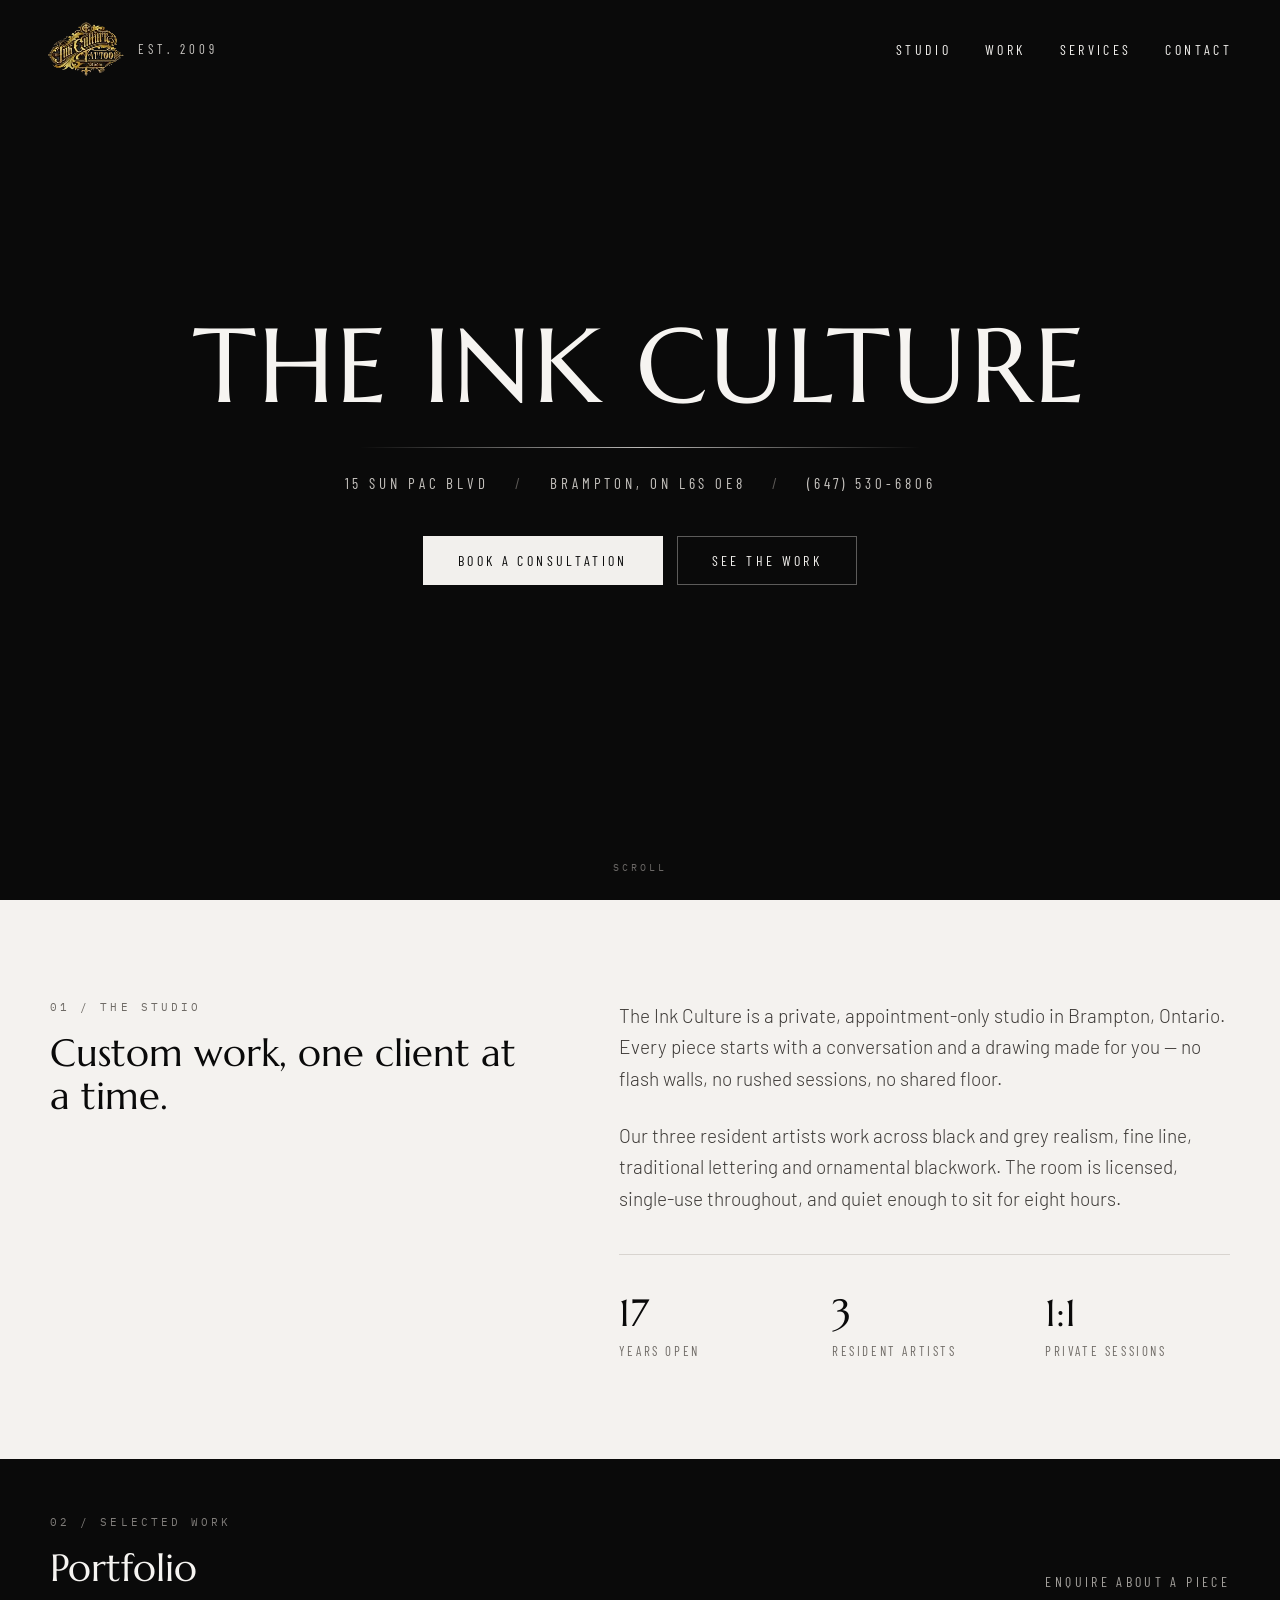
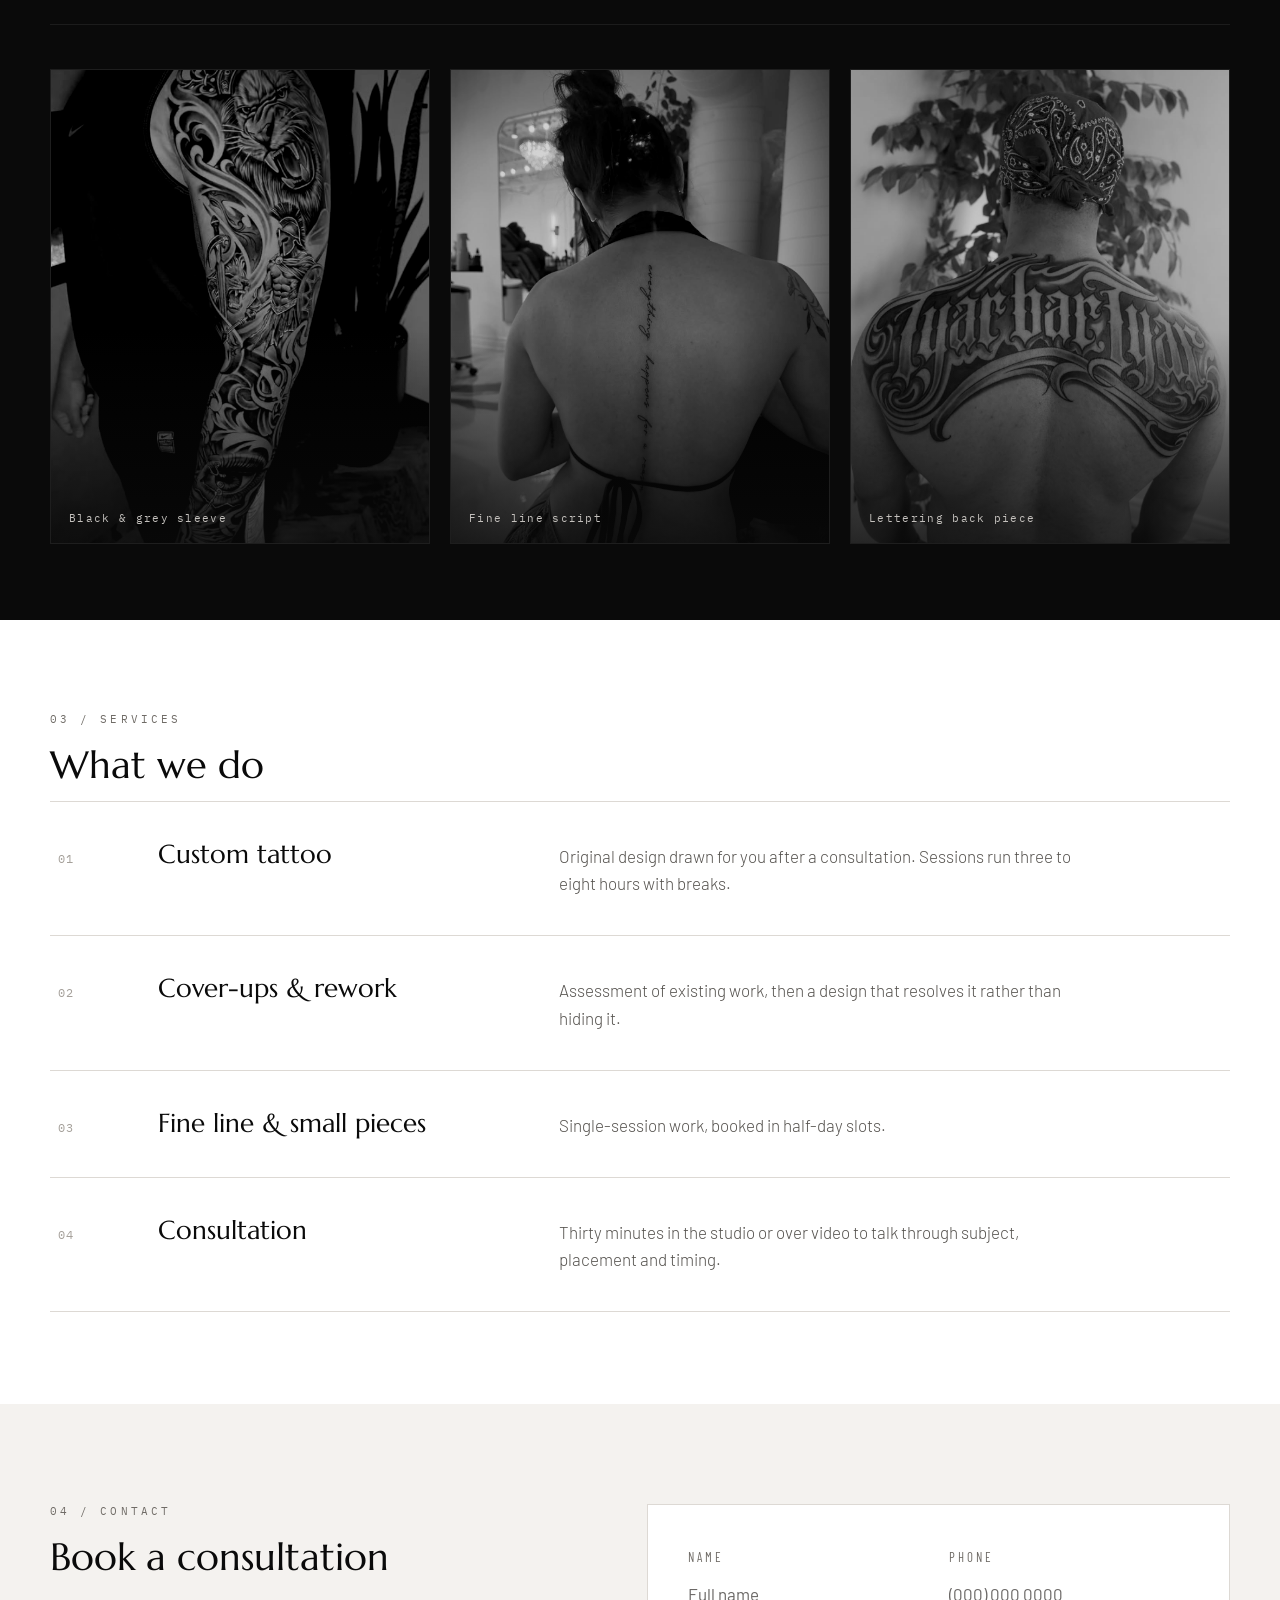
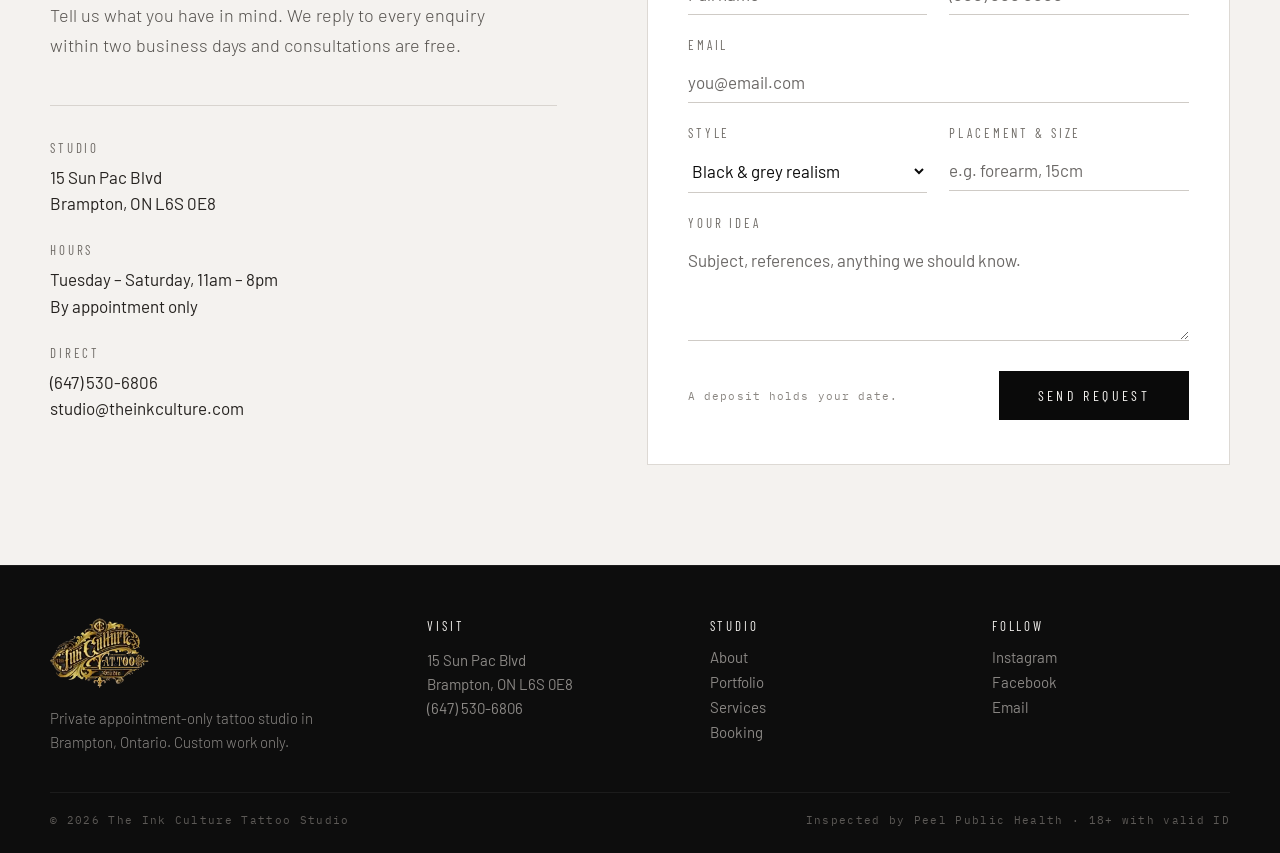
==== commit 82a13790: "finished product" ====
--- a/index.html
+++ b/index.html
@@ -33,6 +33,15 @@
     <a href="#work">Work</a>
     <a href="#services">Services</a>
     <a href="#contact">Contact</a>
+
+    <!-- Shown only inside the mobile sheet; hidden at desktop widths. -->
+    <div class="site-nav__foot">
+      <a class="btn btn--solid site-nav__cta" href="#contact">Book a consultation</a>
+      <div class="site-nav__meta">
+        15 Sun Pac Blvd · Brampton, ON<br />
+        <a href="tel:+16475306806">(647) 530-6806</a>
+      </div>
+    </div>
   </nav>
 </header>
 
--- a/styles.css
+++ b/styles.css
@@ -110,6 +110,8 @@
 }
 
 .brand {
+  position: relative;
+  z-index: 25;
   display: flex;
   align-items: center;
   gap: 14px;
@@ -138,30 +140,39 @@
 
 .nav-toggle {
   display: none;
-  width: 42px;
-  height: 42px;
+  position: relative;
+  z-index: 25;
+  width: 44px;
+  height: 44px;
   padding: 0;
-  border: 1px solid rgba(242, 240, 237, 0.35);
+  border: 0;
   background: transparent;
   cursor: pointer;
   flex-direction: column;
-  align-items: center;
+  align-items: flex-end;
   justify-content: center;
-  gap: 6px;
+  gap: 7px;
 }
 .nav-toggle__bar {
   display: block;
-  width: 18px;
   height: 1px;
   background: var(--fg);
-  transition: transform 0.22s ease, opacity 0.22s ease;
-}
+  transition: transform 0.3s cubic-bezier(0.22, 0.61, 0.36, 1), width 0.3s ease;
+}
+.nav-toggle__bar:first-child { width: 26px; }
+.nav-toggle__bar:last-child  { width: 17px; }
+.nav-toggle:hover .nav-toggle__bar:last-child { width: 26px; }
+
+.nav-toggle[aria-expanded="true"] .nav-toggle__bar { width: 24px; }
 .nav-toggle[aria-expanded="true"] .nav-toggle__bar:first-child {
-  transform: translateY(3.5px) rotate(45deg);
+  transform: translateY(4px) rotate(45deg);
 }
 .nav-toggle[aria-expanded="true"] .nav-toggle__bar:last-child {
-  transform: translateY(-3.5px) rotate(-45deg);
-}
+  transform: translateY(-4px) rotate(-45deg);
+}
+
+/* Sheet-only block — desktop keeps the plain inline nav. */
+.site-nav__foot { display: none; }
 
 /* ------------------------------------------------------------------ hero */
 
@@ -188,6 +199,16 @@
   object-fit: cover;
 }
 .hero__texture { background: var(--stripe); }
+
+/* If playback never starts — iOS Low Power Mode, or a per-site "Never Auto-Play"
+   setting in Safari — drop the video and hold the poster frame instead. Safari
+   paints a play control over a paused video, and this hero is decorative. */
+.hero--poster .hero__video { display: none; }
+.hero--poster .hero__texture {
+  background-image: url("assets/studio-poster.jpg");
+  background-size: cover;
+  background-position: center;
+}
 .hero__scrim {
   background: radial-gradient(120% 90% at 50% 45%,
     rgba(10, 10, 10, 0.35) 0%,
@@ -710,30 +731,93 @@
 
   .nav-toggle { display: flex; }
 
+  /* Full-screen sheet: the header stays above it, so the logo and the
+     close control remain in place while it is open. */
   .site-nav {
-    position: absolute;
-    top: 100%;
-    left: 0;
-    right: 0;
+    position: fixed;
+    inset: 0;
+    z-index: 15;
+    display: flex;
     flex-direction: column;
+    justify-content: center;
     gap: 0;
-    background: var(--ink);
-    border-top: 1px solid var(--rule-dark);
-    border-bottom: 1px solid var(--rule-dark);
-    display: none;
+    padding: 104px var(--gutter) 36px;
+    counter-reset: navitem;
+    background: rgba(10, 10, 10, 0.92);
+    -webkit-backdrop-filter: blur(18px) saturate(120%);
+    backdrop-filter: blur(18px) saturate(120%);
+    opacity: 0;
+    visibility: hidden;
+    pointer-events: none;
+    transition: opacity 0.34s ease, visibility 0.34s;
   }
-  .site-nav[data-open="true"] { display: flex; }
-  .site-nav a {
-    padding: 18px var(--gutter);
-    border-bottom: 1px solid var(--rule-dark);
+  .site-nav[data-open="true"] {
+    opacity: 1;
+    visibility: visible;
+    pointer-events: auto;
   }
-  .site-nav a:last-child { border-bottom: 0; }
-
-  /* The loop is 1.9:1 — cover on a tall phone screen crops it to a sliver, so
-     fit the full width and let the texture behind fill the rest. */
-  .hero { height: 76vh; min-height: 500px; }
-  .hero__video { object-fit: contain; }
-  .hero__actions { margin-top: 30px; }
+
+  .site-nav > a {
+    display: flex;
+    align-items: baseline;
+    gap: 18px;
+    padding: 19px 0;
+    border-bottom: 1px solid rgba(242, 240, 237, 0.1);
+    font-family: var(--display);
+    font-size: 30px;
+    letter-spacing: 0.01em;
+    line-height: 1;
+    text-transform: none;
+    color: var(--fg-hi);
+    opacity: 0;
+    transform: translateY(16px);
+    transition: opacity 0.45s ease,
+                transform 0.45s cubic-bezier(0.22, 0.61, 0.36, 1),
+                color 0.2s ease;
+  }
+  .site-nav > a::before {
+    counter-increment: navitem;
+    content: "0" counter(navitem);
+    font-family: var(--mono);
+    font-size: 11px;
+    letter-spacing: 0.2em;
+    color: var(--eyebrow-dark);
+  }
+  .site-nav > a:hover,
+  .site-nav > a:active { color: var(--fg-mute); }
+
+  .site-nav[data-open="true"] > a { opacity: 1; transform: none; }
+  .site-nav[data-open="true"] > a:nth-of-type(1) { transition-delay: 0.08s; }
+  .site-nav[data-open="true"] > a:nth-of-type(2) { transition-delay: 0.14s; }
+  .site-nav[data-open="true"] > a:nth-of-type(3) { transition-delay: 0.20s; }
+  .site-nav[data-open="true"] > a:nth-of-type(4) { transition-delay: 0.26s; }
+
+  .site-nav__foot {
+    display: block;
+    margin-top: auto;
+    padding-top: 30px;
+    opacity: 0;
+    transform: translateY(16px);
+    transition: opacity 0.45s ease 0.3s,
+                transform 0.45s cubic-bezier(0.22, 0.61, 0.36, 1) 0.3s;
+  }
+  .site-nav[data-open="true"] .site-nav__foot { opacity: 1; transform: none; }
+
+  .site-nav__cta { display: block; width: 100%; text-align: center; }
+  .site-nav__meta {
+    margin-top: 18px;
+    font-family: var(--mono);
+    font-size: 10.5px;
+    line-height: 1.8;
+    letter-spacing: 0.1em;
+    text-align: center;
+    text-transform: uppercase;
+    color: var(--mono-faint);
+  }
+  .site-nav__meta a { color: var(--fg-quiet); }
+
+  .hero { height: 92vh; min-height: 540px; }
+  .hero__actions { margin-top: 34px; }
 
   .studio, .contact { padding: 60px var(--gutter); }
   .services { padding: 56px var(--gutter); }
@@ -759,8 +843,14 @@
   .service__name { font-size: 21px; }
   .service__copy { grid-column: 2; font-size: 15.5px; line-height: 1.55; }
 
-  .section-head { gap: 20px; }
-  .section-head__link { white-space: normal; }
+  .section-head {
+    flex-direction: column;
+    align-items: flex-start;
+    gap: 14px;
+    padding-bottom: 24px;
+    margin-bottom: 28px;
+  }
+  .section-head__link { white-space: nowrap; }
 
   /* contact — tighter card, 16px minimum on inputs so iOS doesn't zoom */
   .contact__title { margin-bottom: 16px; }
@@ -812,6 +902,14 @@
   .footer__grid { grid-template-columns: 1fr 1fr; gap: 18px 16px; }
   .footer__grid > div:first-child { grid-column: 1 / -1; }
   .footer__blurb { max-width: none; }
+
+  /* Follow runs full width as a single row instead of orphaning a half-column */
+  .footer__grid > div:last-child { grid-column: 1 / -1; }
+  .footer__grid > div:last-child .footer__links {
+    flex-direction: row;
+    flex-wrap: wrap;
+    gap: 6px 20px;
+  }
   .footer__legal { flex-direction: column; align-items: flex-start; gap: 6px; }
 }
 
